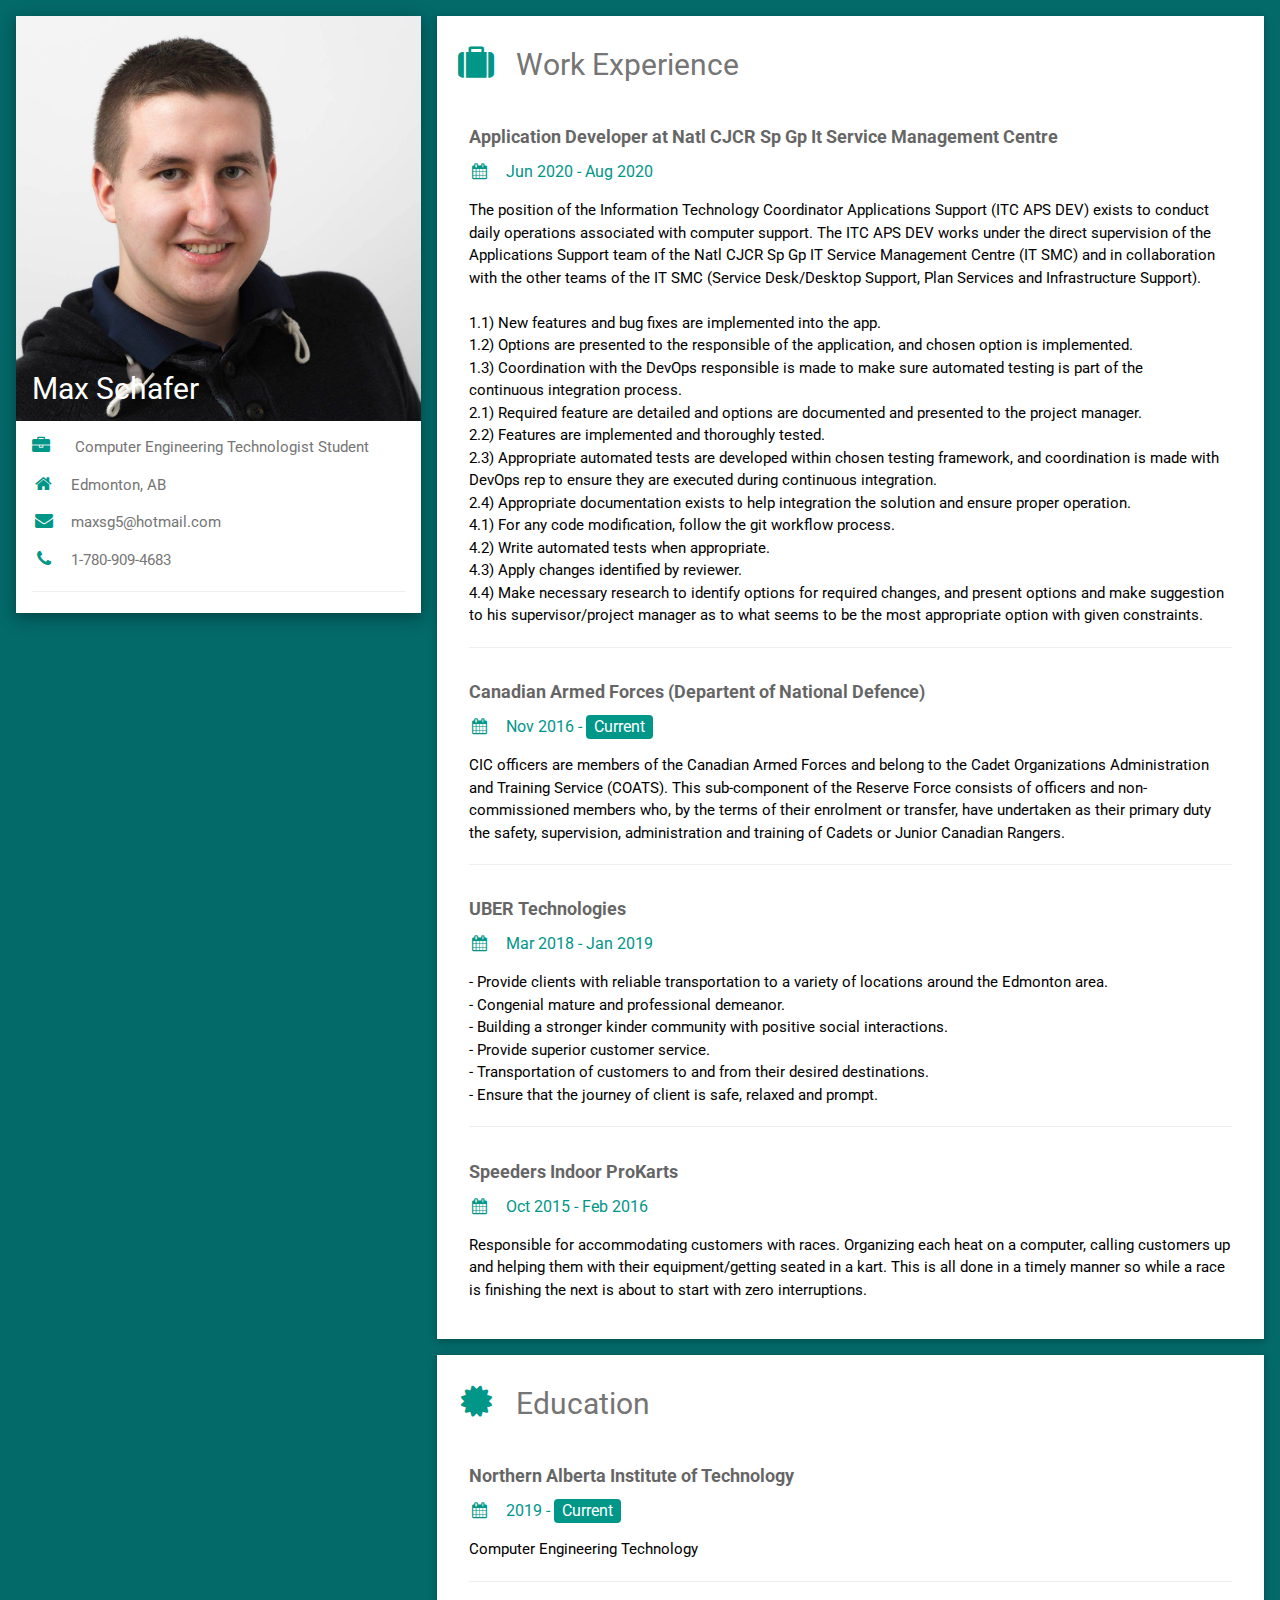
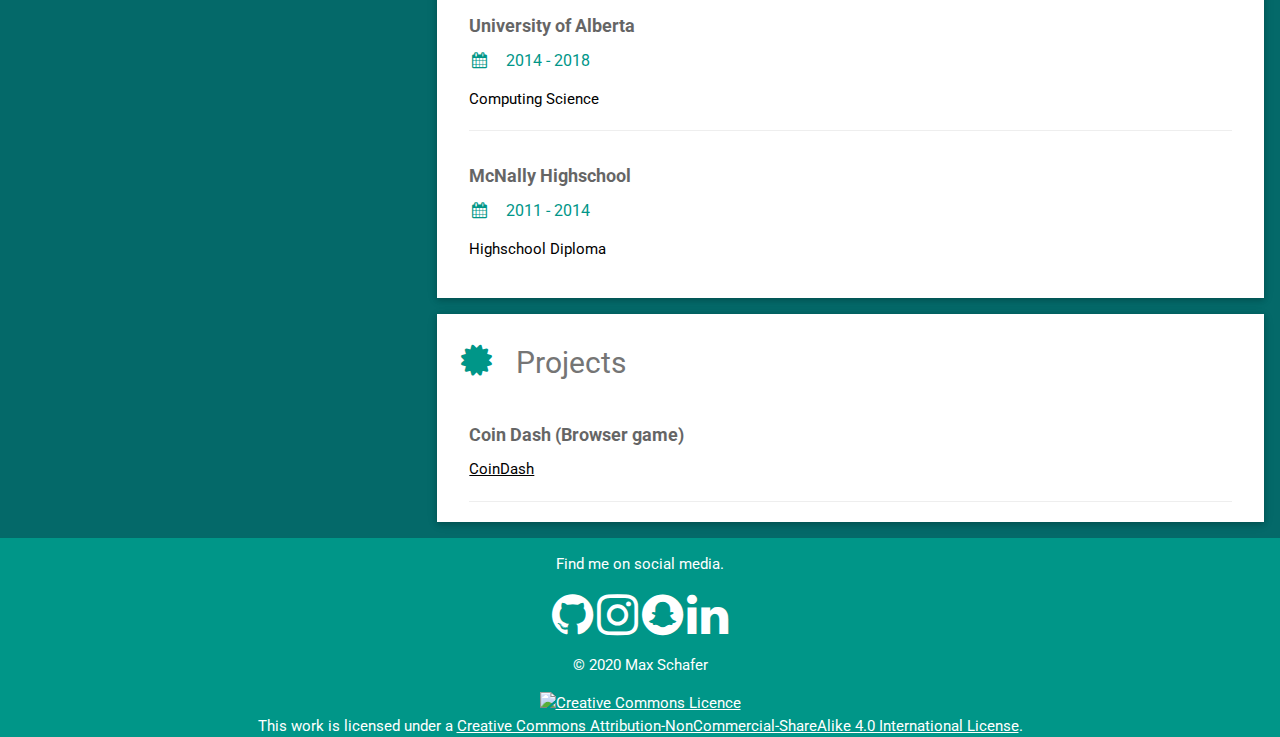
==== public/index.html @ 9aec8036 "Update index.html" ====
<!DOCTYPE html>
<html>
<title>Max Schafer</title>
<meta charset="UTF-8">
<meta name="viewport" content="width=device-width, initial-scale=1">
<link rel="stylesheet" href="https://www.w3schools.com/w3css/4/w3.css">
<link rel='stylesheet' href='https://fonts.googleapis.com/css?family=Roboto'>
<link rel="stylesheet" href="https://cdnjs.cloudflare.com/ajax/libs/font-awesome/4.7.0/css/font-awesome.min.css">
<style>
  html,
  body,
  h1,
  h2,
  h3,
  h4,
  h5,
  h6 {
    font-family: "Roboto", sans-serif
  }
</style>

<body style="background-color: rgb(4, 105, 105);">

  <!-- Page Container -->
  <div class="w3-content w3-margin-top" style="max-width:1400px;">

    <!-- The Grid -->
    <div class="w3-row-padding">

      <!-- Left Column -->
      <div class="w3-third">

        <div class="w3-white w3-text-grey w3-card-4">
          <div class="w3-display-container">
            <img src="./images/MaxPortrate.jpg" style="width:100%" alt="Avatar">
            <div class="w3-display-bottomleft w3-container w3-text-white">
              <h2>Max Schafer</h2>
            </div>
          </div>
          <div class="w3-container">
            <p><i class="fa fa-briefcase fa-fw w3-margin-right w3-large w3-text-teal"
                style="text-align: left;"></i><span> Computer Engineering Technologist Student</span></p>
            <p><i class="fa fa-home fa-fw w3-margin-right w3-large w3-text-teal"></i>Edmonton, AB</p>
            <p><i class="fa fa-envelope fa-fw w3-margin-right w3-large w3-text-teal"></i>maxsg5@hotmail.com</p>
            <p><i class="fa fa-phone fa-fw w3-margin-right w3-large w3-text-teal"></i>1-780-909-4683</p>
            <hr>

            <!-- <p class="w3-large"><b><i class="fa fa-asterisk fa-fw w3-margin-right w3-text-teal"></i>Skills</b></p>
          <p>Adobe Photoshop</p>
          <div class="w3-light-grey w3-round-xlarge w3-small">
            <div class="w3-container w3-center w3-round-xlarge w3-teal" style="width:90%">90%</div>
          </div>
          <p>Photography</p>
          <div class="w3-light-grey w3-round-xlarge w3-small">
            <div class="w3-container w3-center w3-round-xlarge w3-teal" style="width:80%">
              <div class="w3-center w3-text-white">80%</div>
            </div>
          </div>
          <p>Illustrator</p>
          <div class="w3-light-grey w3-round-xlarge w3-small">
            <div class="w3-container w3-center w3-round-xlarge w3-teal" style="width:75%">75%</div>
          </div>
          <p>Media</p>
          <div class="w3-light-grey w3-round-xlarge w3-small">
            <div class="w3-container w3-center w3-round-xlarge w3-teal" style="width:50%">50%</div>
          </div>
          <br> -->

            <!-- <p class="w3-large w3-text-theme"><b><i class="fa fa-globe fa-fw w3-margin-right w3-text-teal"></i>Languages</b></p>
          <p>English</p>
          <div class="w3-light-grey w3-round-xlarge">
            <div class="w3-round-xlarge w3-teal" style="height:24px;width:100%"></div>
          </div>
          <p>Spanish</p>
          <div class="w3-light-grey w3-round-xlarge">
            <div class="w3-round-xlarge w3-teal" style="height:24px;width:55%"></div>
          </div>
          <p>German</p>
          <div class="w3-light-grey w3-round-xlarge">
            <div class="w3-round-xlarge w3-teal" style="height:24px;width:25%"></div>
          </div>
          <br> -->
          </div>
        </div><br>

        <!-- End Left Column -->
      </div>

      <!-- Right Column -->
      <div class="w3-twothird">

        <div class="w3-container w3-card w3-white w3-margin-bottom">
          <h2 class="w3-text-grey w3-padding-16"><i
              class="fa fa-suitcase fa-fw w3-margin-right w3-xxlarge w3-text-teal"></i>Work Experience</h2>

          <div class="w3-container">
            <h5 class="w3-opacity"><b>Application Developer at Natl CJCR Sp Gp It Service Management Centre</b></h5>
            <h6 class="w3-text-teal"><i class="fa fa-calendar fa-fw w3-margin-right"></i>Jun 2020 - Aug 2020</h6>
            <p>The position of the Information Technology Coordinator Applications Support (ITC APS DEV) exists to
              conduct daily operations associated with computer support. The ITC APS DEV works under the direct
              supervision of the Applications Support team of the Natl CJCR Sp Gp IT Service Management Centre (IT SMC)
              and in collaboration with the other teams of the IT SMC (Service Desk/Desktop Support, Plan Services and
              Infrastructure Support). <br> <br>

              1.1) New features and bug fixes are implemented into the app. <br>
              1.2) Options are presented to the responsible of the application, and chosen option is implemented.<br>
              1.3) Coordination with the DevOps responsible is made to make sure automated testing is part of the<br>
                  continuous integration process. <br>

              2.1) Required feature are detailed and options are documented and presented to the project manager.<br>
              2.2) Features are implemented and thoroughly tested.<br>
              2.3) Appropriate automated tests are developed within chosen testing framework, and coordination is made
                   with DevOps rep to ensure they are executed during continuous integration.<br>
              2.4) Appropriate documentation exists to help integration the solution and ensure proper operation.<br>

              4.1) For any code modification, follow the git workflow process.<br>
              4.2) Write automated tests when appropriate.<br>
              4.3) Apply changes identified by reviewer.<br>
              4.4) Make necessary research to identify options for required changes, and present options and make
              suggestion to his supervisor/project manager as to what seems to be the most appropriate option with given
              constraints. <br>

            </p>
            <hr>
          </div>


          <div class="w3-container">
            <h5 class="w3-opacity"><b>Canadian Armed Forces (Departent of National Defence)</b></h5>
            <h6 class="w3-text-teal"><i class="fa fa-calendar fa-fw w3-margin-right"></i>Nov 2016 - <span
                class="w3-tag w3-teal w3-round">Current</span></h6>
            <p>CIC officers are members of the Canadian Armed Forces and belong to the Cadet Organizations
              Administration and Training Service (COATS). This sub-component of the Reserve Force consists of officers
              and non-commissioned members who, by the terms of their enrolment or transfer, have undertaken as their
              primary duty the safety, supervision, administration and training of Cadets or Junior Canadian Rangers.
            </p>
            <hr>
          </div>
          <div class="w3-container">
            <h5 class="w3-opacity"><b>UBER Technologies</b></h5>
            <h6 class="w3-text-teal"><i class="fa fa-calendar fa-fw w3-margin-right"></i>Mar 2018 - Jan 2019</h6>
            <p>- Provide clients with reliable transportation to a variety of locations around the Edmonton area. <br>

              - Congenial mature and professional demeanor. <br>

              - Building a stronger kinder community with positive social interactions. <br>

              - Provide superior customer service. <br>

              - Transportation of customers to and from their desired destinations. <br>

              - Ensure that the journey of client is safe, relaxed and prompt.</p>
            <hr>
          </div>
          <div class="w3-container">
            <h5 class="w3-opacity"><b>Speeders Indoor ProKarts</b></h5>
            <h6 class="w3-text-teal"><i class="fa fa-calendar fa-fw w3-margin-right"></i>Oct 2015 - Feb 2016</h6>
            <p>Responsible for accommodating customers with races. Organizing each heat on a computer, calling customers
              up and helping them with their equipment/getting seated in a kart. This is all done in a timely manner so
              while a race is finishing the next is about to start with zero interruptions. </p><br>
          </div>
        </div>

        <div class="w3-container w3-card w3-white w3-margin-bottom">
          <h2 class="w3-text-grey w3-padding-16"><i
              class="fa fa-certificate fa-fw w3-margin-right w3-xxlarge w3-text-teal"></i>Education</h2>
          <div class="w3-container">
            <h5 class="w3-opacity"><b>Northern Alberta Institute of Technology</b></h5>
            <h6 class="w3-text-teal"><i class="fa fa-calendar fa-fw w3-margin-right"></i>2019 - <span
                class="w3-tag w3-teal w3-round">Current</span> </h6>
            <p>Computer Engineering Technology</p>
            <hr>
          </div>
          <div class="w3-container">
            <h5 class="w3-opacity"><b>University of Alberta</b></h5>
            <h6 class="w3-text-teal"><i class="fa fa-calendar fa-fw w3-margin-right"></i>2014 - 2018</h6>
            <p>Computing Science</p>
            <hr>
          </div>
          <div class="w3-container">
            <h5 class="w3-opacity"><b>McNally Highschool</b></h5>
            <h6 class="w3-text-teal"><i class="fa fa-calendar fa-fw w3-margin-right"></i>2011 - 2014</h6>
            <p>Highschool Diploma</p><br>
          </div>
        </div>

        <div class="w3-container w3-card w3-white">
          <h2 class="w3-text-grey w3-padding-16"><i
              class="fa fa-certificate fa-fw w3-margin-right w3-xxlarge w3-text-teal"></i>Projects</h2>
              <div class="w3-container">
                <h5 class="w3-opacity"><b>Coin Dash (Browser game)</b></h5>
                <a href="https://maxsg5.github.io/CoinDash/">CoinDash</a>
                <hr>
              </div>

        <!-- End Right Column -->
      </div>

      <!-- End Grid -->
    </div>

    <!-- End Page Container -->
  </div>
  <div>
    <!-- <script type="text/javascript" src="https://form.jotform.com/jsform/200468021075244"></script> -->

    <script src="https://form.jotform.com/cardforms/feedbackEmbedButton.min.js"></script>
    <script>
      new JF_FeedbackEmbedButton({

        buttonText: "Get Feedback",
        buttonFontColor: "#FFFFFF",
        buttonBackgroundColor: "#007FEF",
        buttonSide: "Bottom",
        buttonAlign: "Right",
        buttonIcon: "questionMark",
        formId: 200468021075244
      });
    </script>

  </div>

  <footer class="w3-container w3-teal w3-center w3-margin-top">
    <p>Find me on social media.</p>

    <a href="https://github.com/maxsg5"><i class="fa fa-github w3-hover-opacity" style="font-size: 48px;"> </i></a>
    <a href="https://www.instagram.com/maxsg5/"><i class="fa fa-instagram w3-hover-opacity" style="font-size: 48px;">
      </i></a>
    <a href="./snapcode.html"><i class="fa fa-snapchat w3-hover-opacity" style="font-size: 48px;"></i></a>


    <a href="https://www.linkedin.com/in/max-schafer-111237116/"> <i class="fa fa-linkedin w3-hover-opacity"
        style="font-size: 48px;"> </i></a>
    <p>&copy; 2020 Max Schafer</p>
    <a rel="license" href="http://creativecommons.org/licenses/by-nc-sa/4.0/"><img alt="Creative Commons Licence"
        style="border-width:0" src="https://i.creativecommons.org/l/by-nc-sa/4.0/80x15.png" /></a><br />This work is
    licensed under a <a rel="license" href="http://creativecommons.org/licenses/by-nc-sa/4.0/">Creative Commons
      Attribution-NonCommercial-ShareAlike 4.0 International License</a>.
  </footer>


  <!-- The core Firebase JS SDK is always required and must be listed first -->
  <script src="https://www.gstatic.com/firebasejs/7.8.2/firebase-app.js"></script>

  <!-- TODO: Add SDKs for Firebase products that you want to use
     https://firebase.google.com/docs/web/setup#available-libraries -->
  <script src="https://www.gstatic.com/firebasejs/7.8.2/firebase-analytics.js"></script>

  <script>
    // Your web app's Firebase configuration
    var firebaseConfig = {
      apiKey: "AIzaSyDOmaVkxDF9QyHuvHwmJNQAxhRrJM0DXfo",
      authDomain: "test-768f8.firebaseapp.com",
      databaseURL: "https://test-768f8.firebaseio.com",
      projectId: "test-768f8",
      storageBucket: "test-768f8.appspot.com",
      messagingSenderId: "514478300802",
      appId: "1:514478300802:web:edddce5c57ecd066829e9b",
      measurementId: "G-LWN99QK618"
    };
    // Initialize Firebase
    firebase.initializeApp(firebaseConfig);
    firebase.analytics();
  </script>


</body>

</html>
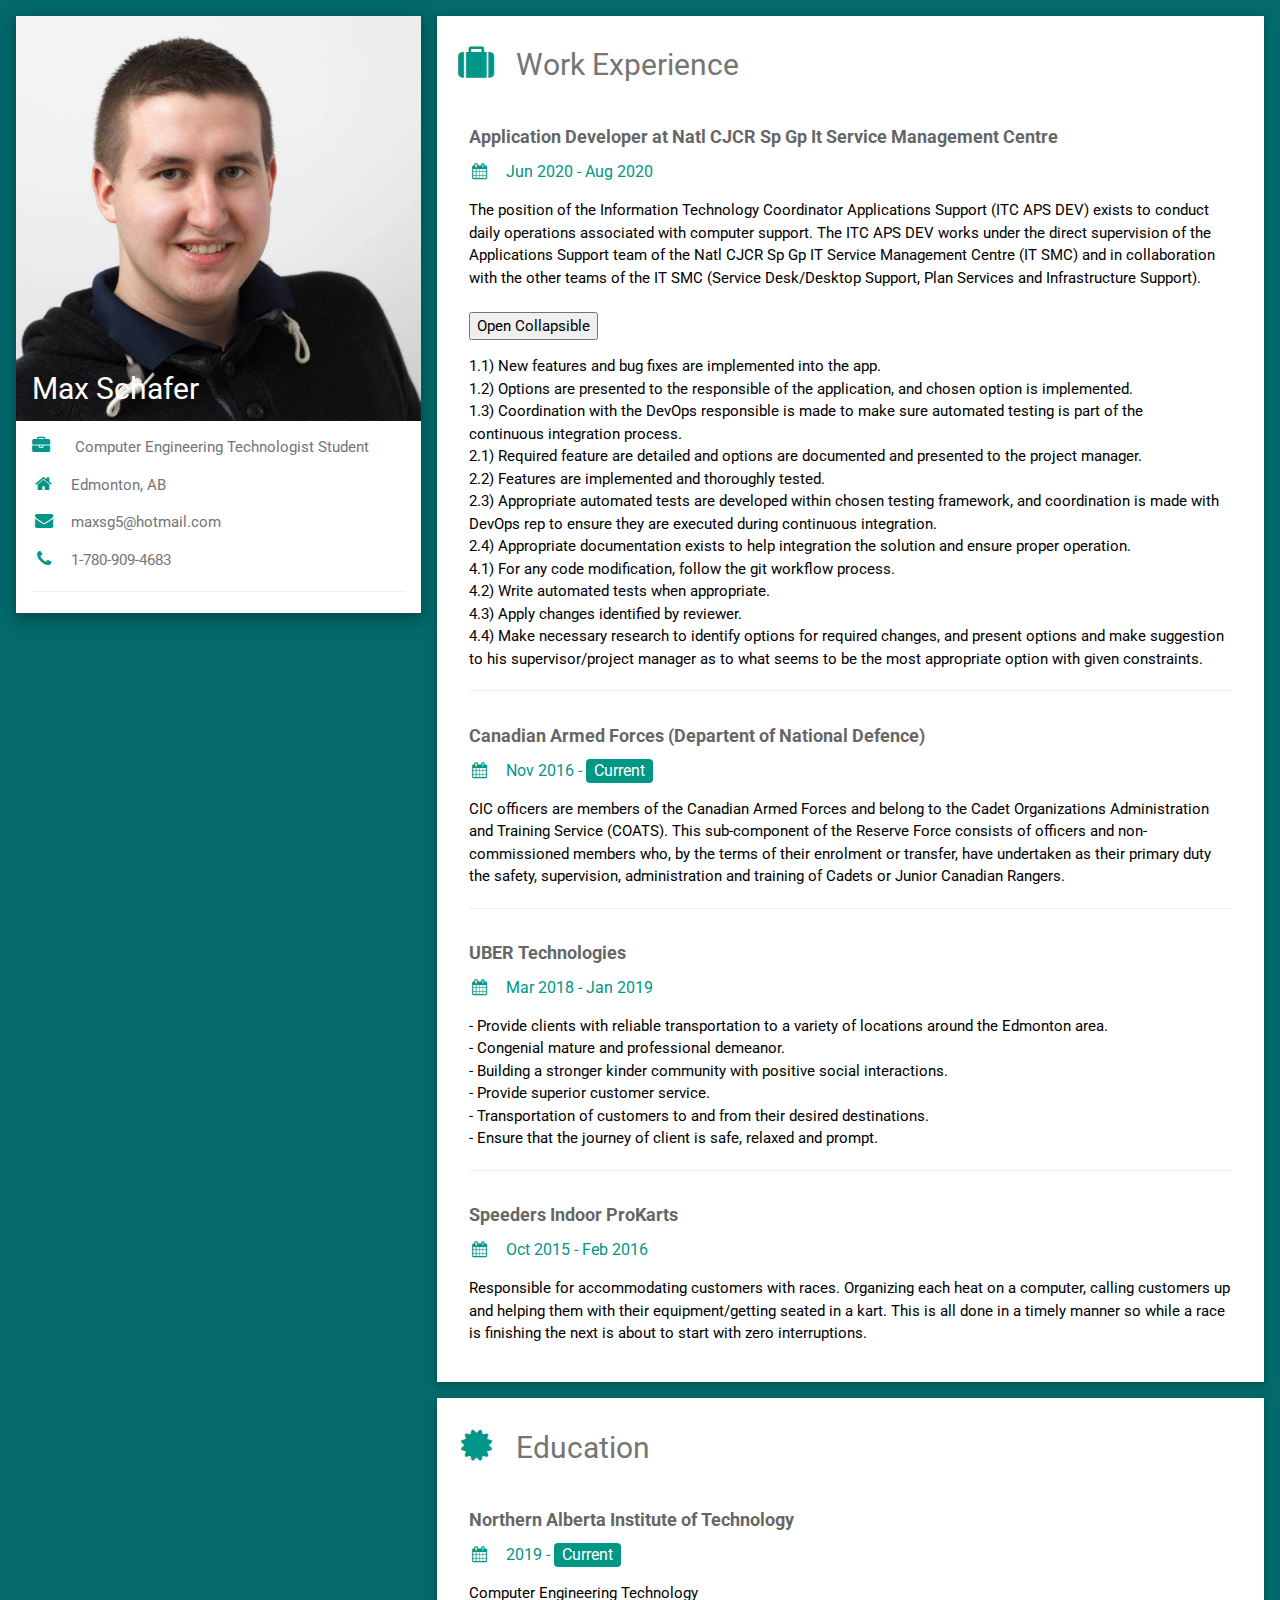
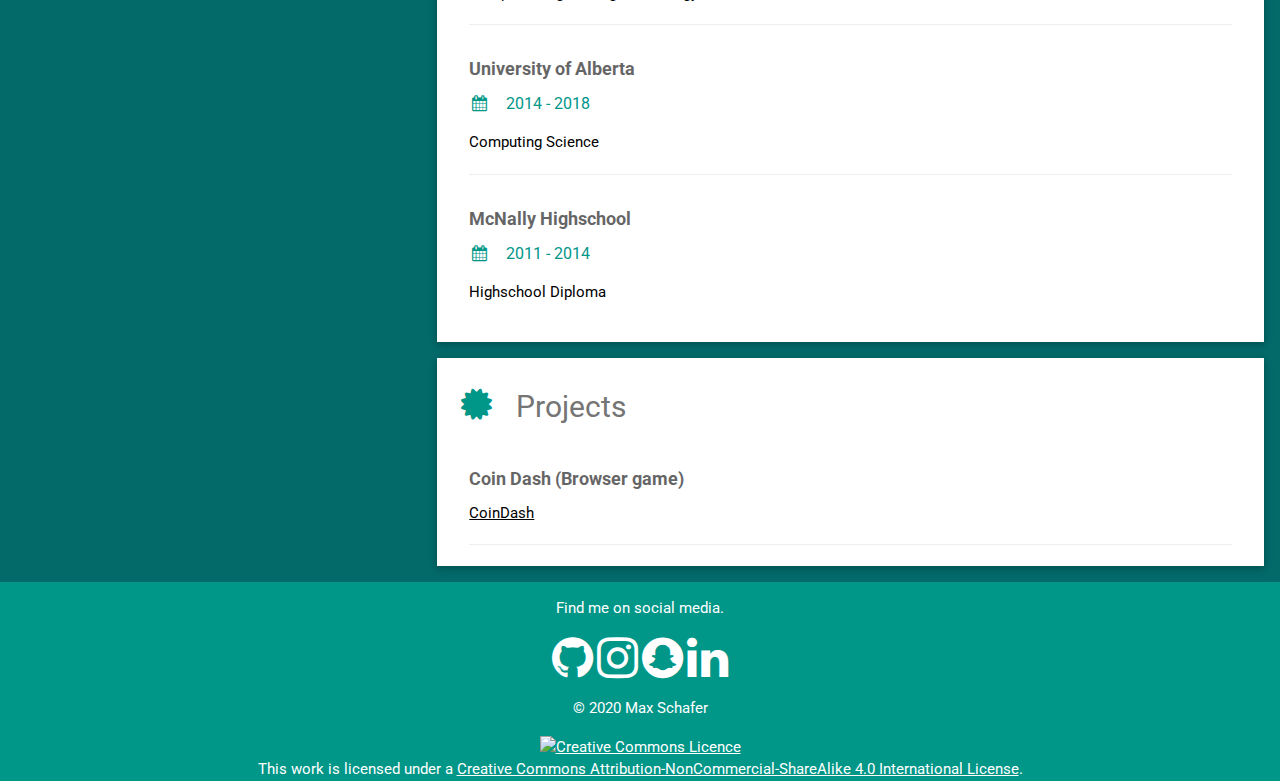
==== commit 332292d9: "s" ====
--- a/public/index.html
+++ b/public/index.html
@@ -101,16 +101,17 @@
               supervision of the Applications Support team of the Natl CJCR Sp Gp IT Service Management Centre (IT SMC)
               and in collaboration with the other teams of the IT SMC (Service Desk/Desktop Support, Plan Services and
               Infrastructure Support). <br> <br>
-
+              <button type="button" class="collapsible">Open Collapsible</button>
+            <div class="content">
               1.1) New features and bug fixes are implemented into the app. <br>
               1.2) Options are presented to the responsible of the application, and chosen option is implemented.<br>
               1.3) Coordination with the DevOps responsible is made to make sure automated testing is part of the<br>
-                  continuous integration process. <br>
+              continuous integration process. <br>
 
               2.1) Required feature are detailed and options are documented and presented to the project manager.<br>
               2.2) Features are implemented and thoroughly tested.<br>
               2.3) Appropriate automated tests are developed within chosen testing framework, and coordination is made
-                   with DevOps rep to ensure they are executed during continuous integration.<br>
+              with DevOps rep to ensure they are executed during continuous integration.<br>
               2.4) Appropriate documentation exists to help integration the solution and ensure proper operation.<br>
 
               4.1) For any code modification, follow the git workflow process.<br>
@@ -119,6 +120,8 @@
               4.4) Make necessary research to identify options for required changes, and present options and make
               suggestion to his supervisor/project manager as to what seems to be the most appropriate option with given
               constraints. <br>
+            </div>
+
 
             </p>
             <hr>
@@ -187,82 +190,82 @@
         <div class="w3-container w3-card w3-white">
           <h2 class="w3-text-grey w3-padding-16"><i
               class="fa fa-certificate fa-fw w3-margin-right w3-xxlarge w3-text-teal"></i>Projects</h2>
-              <div class="w3-container">
-                <h5 class="w3-opacity"><b>Coin Dash (Browser game)</b></h5>
-                <a href="https://maxsg5.github.io/CoinDash/">CoinDash</a>
-                <hr>
-              </div>
-
-        <!-- End Right Column -->
+          <div class="w3-container">
+            <h5 class="w3-opacity"><b>Coin Dash (Browser game)</b></h5>
+            <a href="https://maxsg5.github.io/CoinDash/">CoinDash</a>
+            <hr>
+          </div>
+
+          <!-- End Right Column -->
+        </div>
+
+        <!-- End Grid -->
       </div>
 
-      <!-- End Grid -->
+      <!-- End Page Container -->
     </div>
-
-    <!-- End Page Container -->
-  </div>
-  <div>
-    <!-- <script type="text/javascript" src="https://form.jotform.com/jsform/200468021075244"></script> -->
-
-    <script src="https://form.jotform.com/cardforms/feedbackEmbedButton.min.js"></script>
+    <div>
+      <!-- <script type="text/javascript" src="https://form.jotform.com/jsform/200468021075244"></script> -->
+
+      <script src="https://form.jotform.com/cardforms/feedbackEmbedButton.min.js"></script>
+      <script>
+        new JF_FeedbackEmbedButton({
+
+          buttonText: "Get Feedback",
+          buttonFontColor: "#FFFFFF",
+          buttonBackgroundColor: "#007FEF",
+          buttonSide: "Bottom",
+          buttonAlign: "Right",
+          buttonIcon: "questionMark",
+          formId: 200468021075244
+        });
+      </script>
+
+    </div>
+
+    <footer class="w3-container w3-teal w3-center w3-margin-top">
+      <p>Find me on social media.</p>
+
+      <a href="https://github.com/maxsg5"><i class="fa fa-github w3-hover-opacity" style="font-size: 48px;"> </i></a>
+      <a href="https://www.instagram.com/maxsg5/"><i class="fa fa-instagram w3-hover-opacity" style="font-size: 48px;">
+        </i></a>
+      <a href="./snapcode.html"><i class="fa fa-snapchat w3-hover-opacity" style="font-size: 48px;"></i></a>
+
+
+      <a href="https://www.linkedin.com/in/max-schafer-111237116/"> <i class="fa fa-linkedin w3-hover-opacity"
+          style="font-size: 48px;"> </i></a>
+      <p>&copy; 2020 Max Schafer</p>
+      <a rel="license" href="http://creativecommons.org/licenses/by-nc-sa/4.0/"><img alt="Creative Commons Licence"
+          style="border-width:0" src="https://i.creativecommons.org/l/by-nc-sa/4.0/80x15.png" /></a><br />This work is
+      licensed under a <a rel="license" href="http://creativecommons.org/licenses/by-nc-sa/4.0/">Creative Commons
+        Attribution-NonCommercial-ShareAlike 4.0 International License</a>.
+    </footer>
+
+
+    <!-- The core Firebase JS SDK is always required and must be listed first -->
+    <script src="https://www.gstatic.com/firebasejs/7.8.2/firebase-app.js"></script>
+
+    <!-- TODO: Add SDKs for Firebase products that you want to use
+     https://firebase.google.com/docs/web/setup#available-libraries -->
+    <script src="https://www.gstatic.com/firebasejs/7.8.2/firebase-analytics.js"></script>
+
     <script>
-      new JF_FeedbackEmbedButton({
-
-        buttonText: "Get Feedback",
-        buttonFontColor: "#FFFFFF",
-        buttonBackgroundColor: "#007FEF",
-        buttonSide: "Bottom",
-        buttonAlign: "Right",
-        buttonIcon: "questionMark",
-        formId: 200468021075244
-      });
+      // Your web app's Firebase configuration
+      var firebaseConfig = {
+        apiKey: "AIzaSyDOmaVkxDF9QyHuvHwmJNQAxhRrJM0DXfo",
+        authDomain: "test-768f8.firebaseapp.com",
+        databaseURL: "https://test-768f8.firebaseio.com",
+        projectId: "test-768f8",
+        storageBucket: "test-768f8.appspot.com",
+        messagingSenderId: "514478300802",
+        appId: "1:514478300802:web:edddce5c57ecd066829e9b",
+        measurementId: "G-LWN99QK618"
+      };
+      // Initialize Firebase
+      firebase.initializeApp(firebaseConfig);
+      firebase.analytics();
     </script>
 
-  </div>
-
-  <footer class="w3-container w3-teal w3-center w3-margin-top">
-    <p>Find me on social media.</p>
-
-    <a href="https://github.com/maxsg5"><i class="fa fa-github w3-hover-opacity" style="font-size: 48px;"> </i></a>
-    <a href="https://www.instagram.com/maxsg5/"><i class="fa fa-instagram w3-hover-opacity" style="font-size: 48px;">
-      </i></a>
-    <a href="./snapcode.html"><i class="fa fa-snapchat w3-hover-opacity" style="font-size: 48px;"></i></a>
-
-
-    <a href="https://www.linkedin.com/in/max-schafer-111237116/"> <i class="fa fa-linkedin w3-hover-opacity"
-        style="font-size: 48px;"> </i></a>
-    <p>&copy; 2020 Max Schafer</p>
-    <a rel="license" href="http://creativecommons.org/licenses/by-nc-sa/4.0/"><img alt="Creative Commons Licence"
-        style="border-width:0" src="https://i.creativecommons.org/l/by-nc-sa/4.0/80x15.png" /></a><br />This work is
-    licensed under a <a rel="license" href="http://creativecommons.org/licenses/by-nc-sa/4.0/">Creative Commons
-      Attribution-NonCommercial-ShareAlike 4.0 International License</a>.
-  </footer>
-
-
-  <!-- The core Firebase JS SDK is always required and must be listed first -->
-  <script src="https://www.gstatic.com/firebasejs/7.8.2/firebase-app.js"></script>
-
-  <!-- TODO: Add SDKs for Firebase products that you want to use
-     https://firebase.google.com/docs/web/setup#available-libraries -->
-  <script src="https://www.gstatic.com/firebasejs/7.8.2/firebase-analytics.js"></script>
-
-  <script>
-    // Your web app's Firebase configuration
-    var firebaseConfig = {
-      apiKey: "AIzaSyDOmaVkxDF9QyHuvHwmJNQAxhRrJM0DXfo",
-      authDomain: "test-768f8.firebaseapp.com",
-      databaseURL: "https://test-768f8.firebaseio.com",
-      projectId: "test-768f8",
-      storageBucket: "test-768f8.appspot.com",
-      messagingSenderId: "514478300802",
-      appId: "1:514478300802:web:edddce5c57ecd066829e9b",
-      measurementId: "G-LWN99QK618"
-    };
-    // Initialize Firebase
-    firebase.initializeApp(firebaseConfig);
-    firebase.analytics();
-  </script>
-
 
 </body>
 
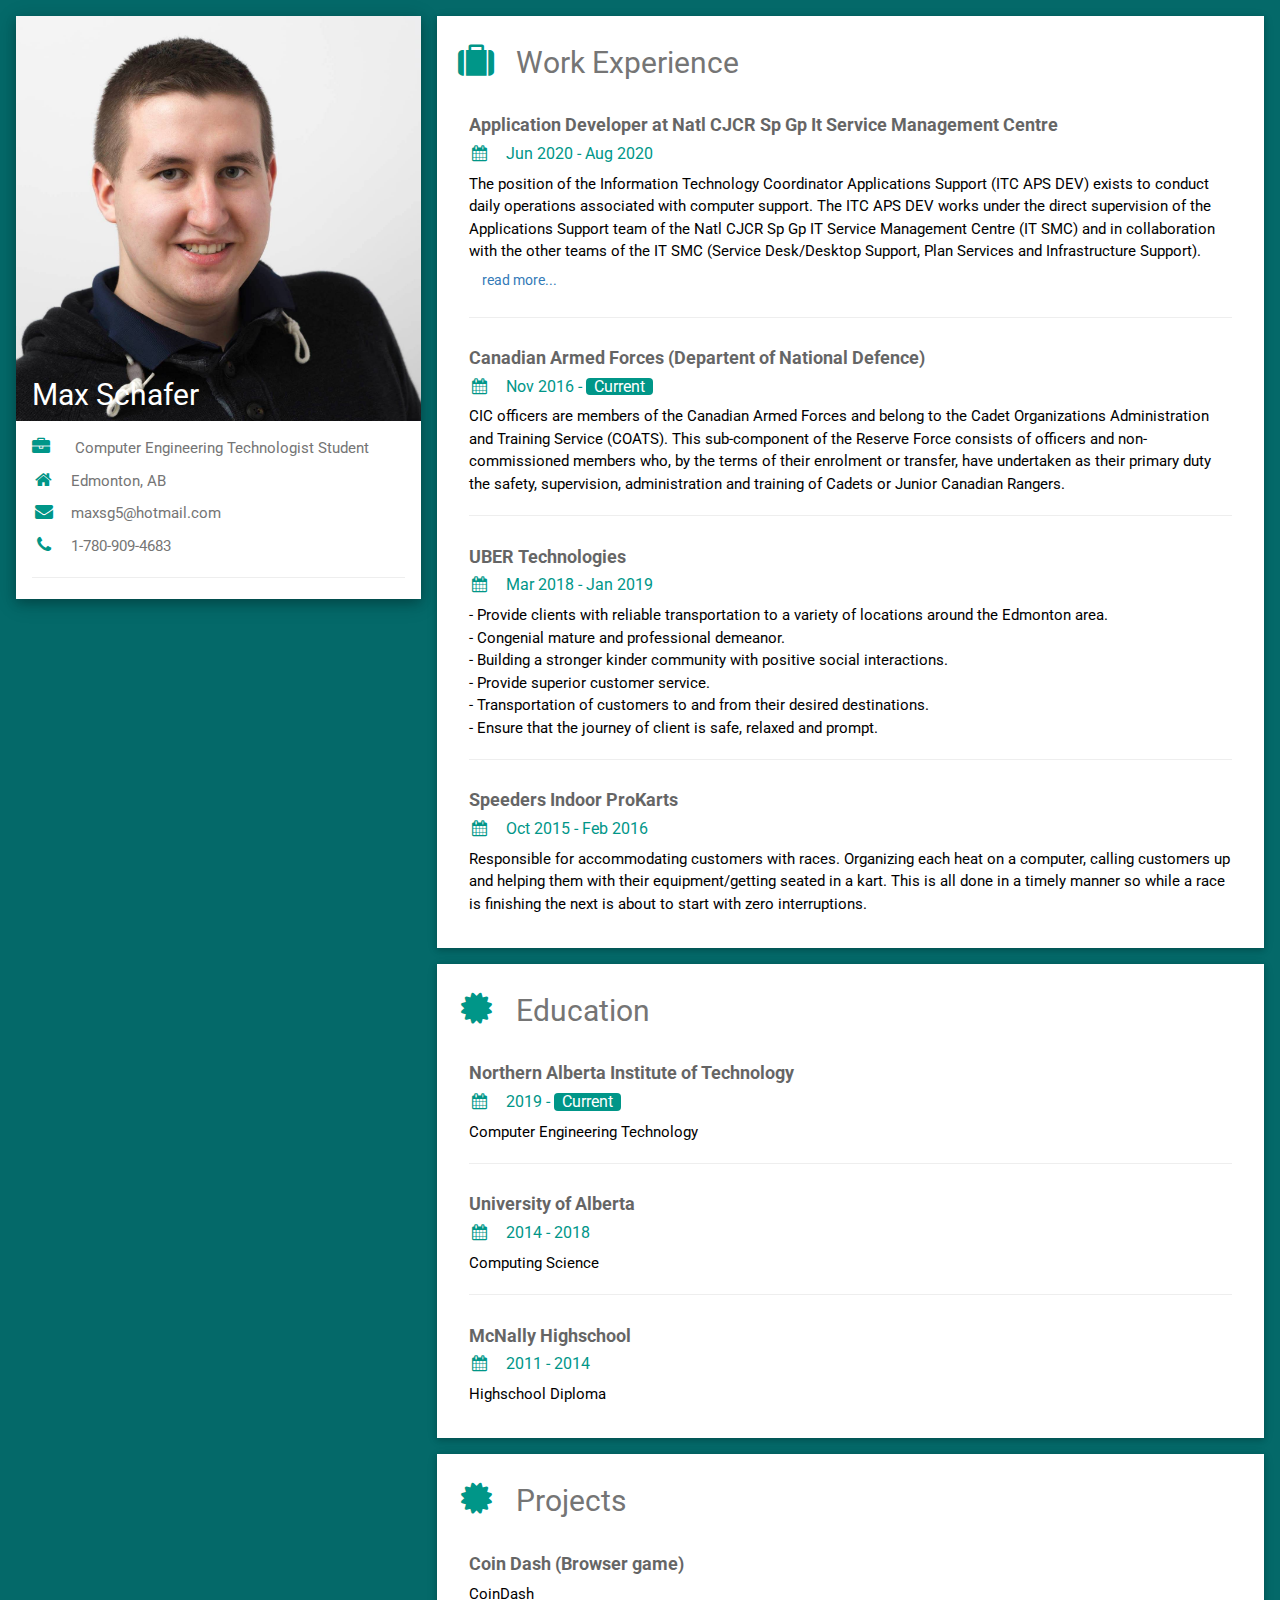
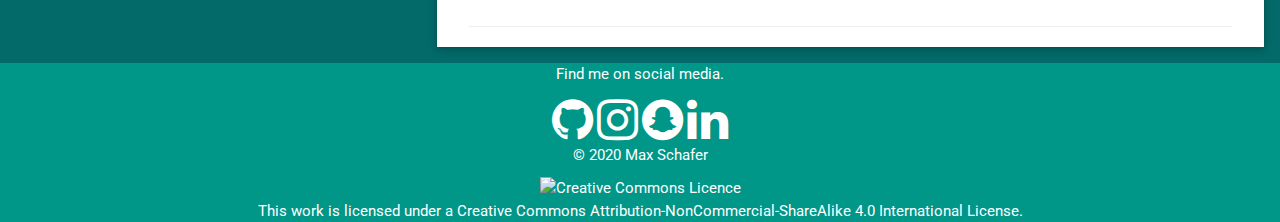
==== commit 4f436f29: "Update index.html" ====
--- a/public/index.html
+++ b/public/index.html
@@ -3,6 +3,14 @@
 <title>Max Schafer</title>
 <meta charset="UTF-8">
 <meta name="viewport" content="width=device-width, initial-scale=1">
+<!-- Latest compiled and minified CSS -->
+<link rel="stylesheet" href="https://maxcdn.bootstrapcdn.com/bootstrap/3.4.1/css/bootstrap.min.css">
+
+<!-- jQuery library -->
+<script src="https://ajax.googleapis.com/ajax/libs/jquery/3.5.1/jquery.min.js"></script>
+
+<!-- Latest compiled JavaScript -->
+<script src="https://maxcdn.bootstrapcdn.com/bootstrap/3.4.1/js/bootstrap.min.js"></script>
 <link rel="stylesheet" href="https://www.w3schools.com/w3css/4/w3.css">
 <link rel='stylesheet' href='https://fonts.googleapis.com/css?family=Roboto'>
 <link rel="stylesheet" href="https://cdnjs.cloudflare.com/ajax/libs/font-awesome/4.7.0/css/font-awesome.min.css">
@@ -37,7 +45,7 @@
               <h2>Max Schafer</h2>
             </div>
           </div>
-          <div class="w3-container">
+          <div class="w3-container w3-margin-top">
             <p><i class="fa fa-briefcase fa-fw w3-margin-right w3-large w3-text-teal"
                 style="text-align: left;"></i><span> Computer Engineering Technologist Student</span></p>
             <p><i class="fa fa-home fa-fw w3-margin-right w3-large w3-text-teal"></i>Edmonton, AB</p>
@@ -100,9 +108,9 @@
               conduct daily operations associated with computer support. The ITC APS DEV works under the direct
               supervision of the Applications Support team of the Natl CJCR Sp Gp IT Service Management Centre (IT SMC)
               and in collaboration with the other teams of the IT SMC (Service Desk/Desktop Support, Plan Services and
-              Infrastructure Support). <br> <br>
-              <button type="button" class="collapsible">Open Collapsible</button>
-            <div class="content">
+              Infrastructure Support). <br>
+              <button type="button" class="btn btn-link" data-toggle="collapse" data-target="#demo">read more...</button>
+            <div id="demo" class="collapse">
               1.1) New features and bug fixes are implemented into the app. <br>
               1.2) Options are presented to the responsible of the application, and chosen option is implemented.<br>
               1.3) Coordination with the DevOps responsible is made to make sure automated testing is part of the<br>
@@ -119,9 +127,9 @@
               4.3) Apply changes identified by reviewer.<br>
               4.4) Make necessary research to identify options for required changes, and present options and make
               suggestion to his supervisor/project manager as to what seems to be the most appropriate option with given
-              constraints. <br>
+              constraints.
             </div>
-
+            
 
             </p>
             <hr>
@@ -204,24 +212,7 @@
 
       <!-- End Page Container -->
     </div>
-    <div>
-      <!-- <script type="text/javascript" src="https://form.jotform.com/jsform/200468021075244"></script> -->
-
-      <script src="https://form.jotform.com/cardforms/feedbackEmbedButton.min.js"></script>
-      <script>
-        new JF_FeedbackEmbedButton({
-
-          buttonText: "Get Feedback",
-          buttonFontColor: "#FFFFFF",
-          buttonBackgroundColor: "#007FEF",
-          buttonSide: "Bottom",
-          buttonAlign: "Right",
-          buttonIcon: "questionMark",
-          formId: 200468021075244
-        });
-      </script>
-
-    </div>
+    
 
     <footer class="w3-container w3-teal w3-center w3-margin-top">
       <p>Find me on social media.</p>
@@ -242,29 +233,9 @@
     </footer>
 
 
-    <!-- The core Firebase JS SDK is always required and must be listed first -->
-    <script src="https://www.gstatic.com/firebasejs/7.8.2/firebase-app.js"></script>
-
-    <!-- TODO: Add SDKs for Firebase products that you want to use
-     https://firebase.google.com/docs/web/setup#available-libraries -->
-    <script src="https://www.gstatic.com/firebasejs/7.8.2/firebase-analytics.js"></script>
-
-    <script>
-      // Your web app's Firebase configuration
-      var firebaseConfig = {
-        apiKey: "AIzaSyDOmaVkxDF9QyHuvHwmJNQAxhRrJM0DXfo",
-        authDomain: "test-768f8.firebaseapp.com",
-        databaseURL: "https://test-768f8.firebaseio.com",
-        projectId: "test-768f8",
-        storageBucket: "test-768f8.appspot.com",
-        messagingSenderId: "514478300802",
-        appId: "1:514478300802:web:edddce5c57ecd066829e9b",
-        measurementId: "G-LWN99QK618"
-      };
-      // Initialize Firebase
-      firebase.initializeApp(firebaseConfig);
-      firebase.analytics();
-    </script>
+
+
+   
 
 
 </body>
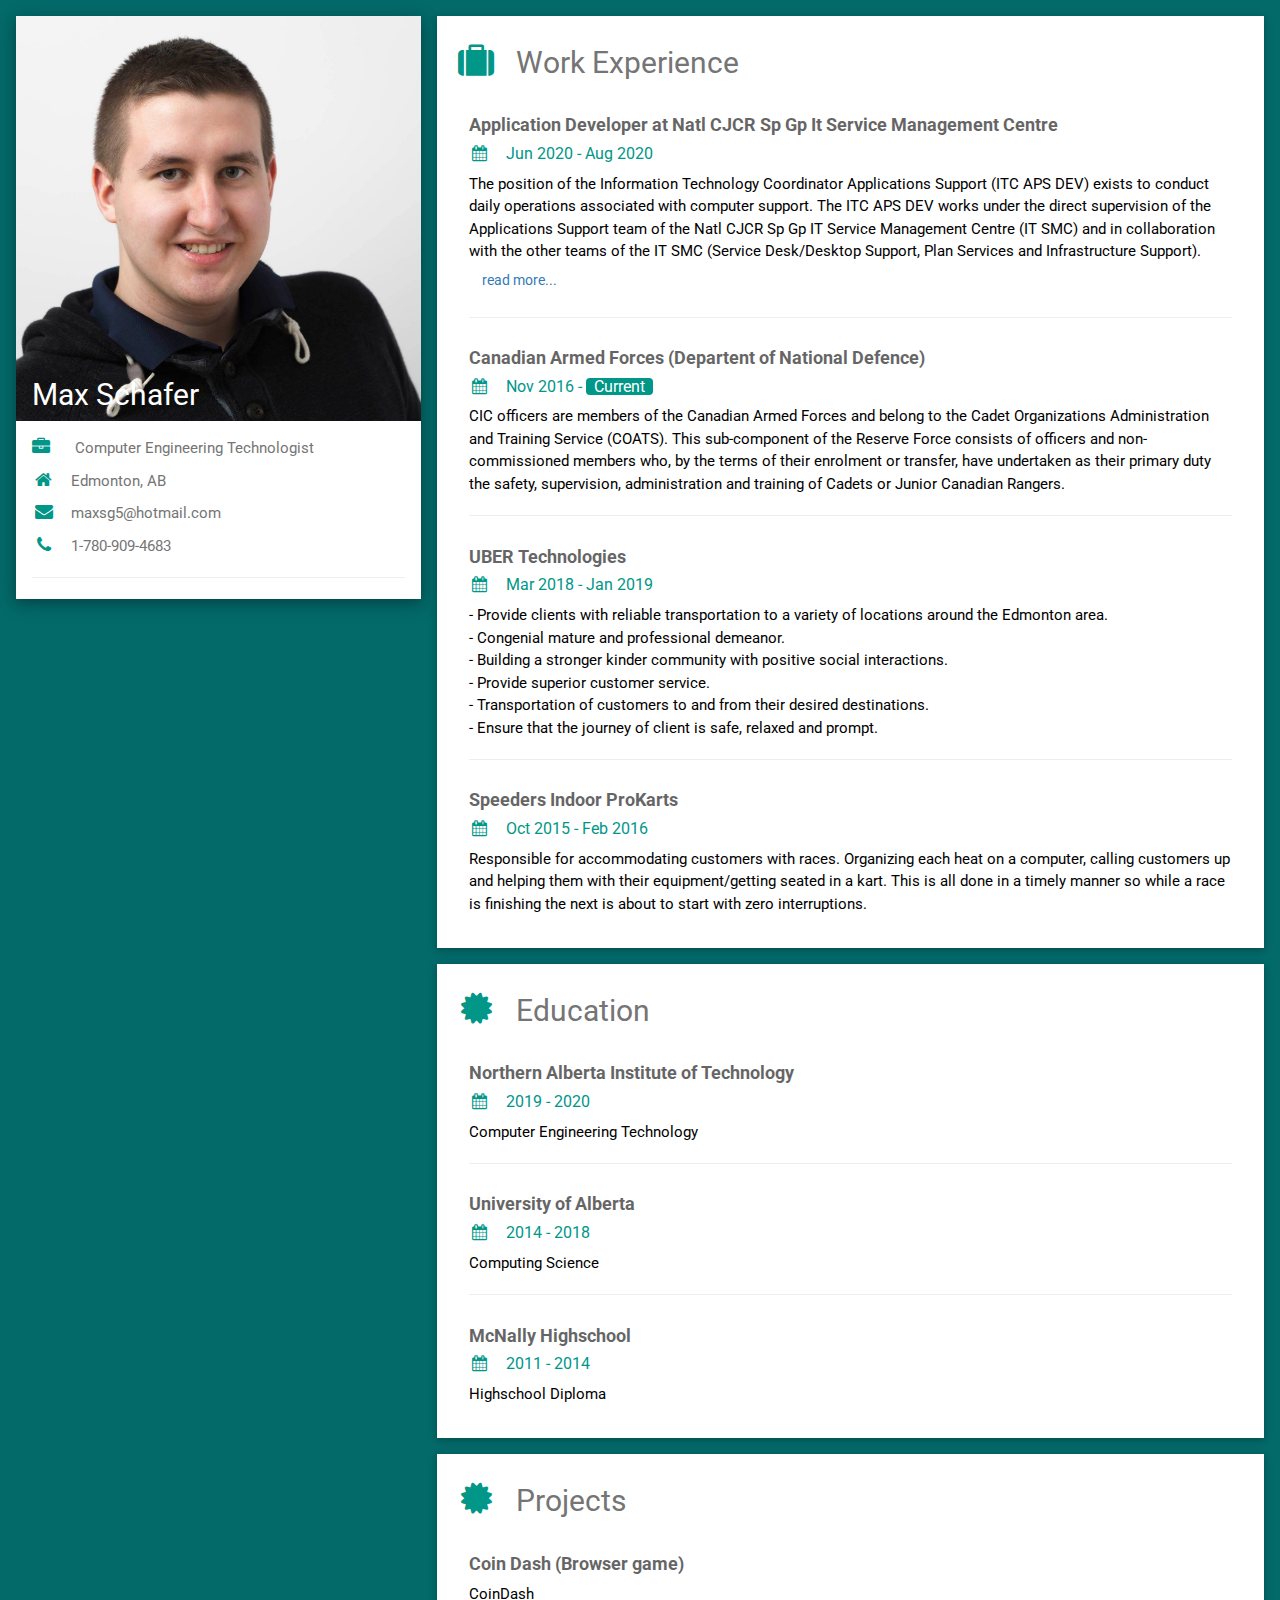
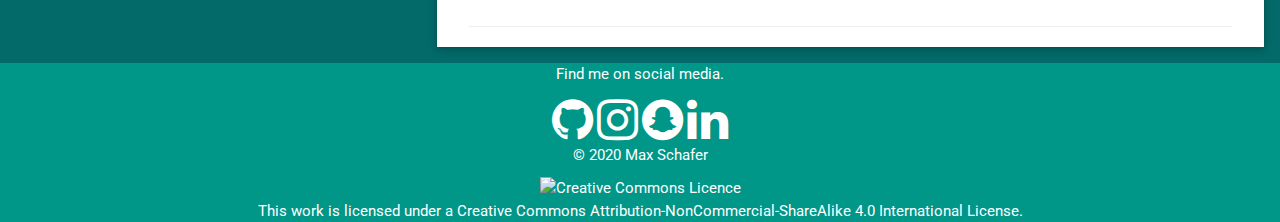
==== commit 9b9ecdc6: "Update index.html" ====
--- a/public/index.html
+++ b/public/index.html
@@ -47,47 +47,13 @@
           </div>
           <div class="w3-container w3-margin-top">
             <p><i class="fa fa-briefcase fa-fw w3-margin-right w3-large w3-text-teal"
-                style="text-align: left;"></i><span> Computer Engineering Technologist Student</span></p>
+                style="text-align: left;"></i><span> Computer Engineering Technologist</span></p>
             <p><i class="fa fa-home fa-fw w3-margin-right w3-large w3-text-teal"></i>Edmonton, AB</p>
             <p><i class="fa fa-envelope fa-fw w3-margin-right w3-large w3-text-teal"></i>maxsg5@hotmail.com</p>
             <p><i class="fa fa-phone fa-fw w3-margin-right w3-large w3-text-teal"></i>1-780-909-4683</p>
             <hr>
 
-            <!-- <p class="w3-large"><b><i class="fa fa-asterisk fa-fw w3-margin-right w3-text-teal"></i>Skills</b></p>
-          <p>Adobe Photoshop</p>
-          <div class="w3-light-grey w3-round-xlarge w3-small">
-            <div class="w3-container w3-center w3-round-xlarge w3-teal" style="width:90%">90%</div>
-          </div>
-          <p>Photography</p>
-          <div class="w3-light-grey w3-round-xlarge w3-small">
-            <div class="w3-container w3-center w3-round-xlarge w3-teal" style="width:80%">
-              <div class="w3-center w3-text-white">80%</div>
-            </div>
-          </div>
-          <p>Illustrator</p>
-          <div class="w3-light-grey w3-round-xlarge w3-small">
-            <div class="w3-container w3-center w3-round-xlarge w3-teal" style="width:75%">75%</div>
-          </div>
-          <p>Media</p>
-          <div class="w3-light-grey w3-round-xlarge w3-small">
-            <div class="w3-container w3-center w3-round-xlarge w3-teal" style="width:50%">50%</div>
-          </div>
-          <br> -->
-
-            <!-- <p class="w3-large w3-text-theme"><b><i class="fa fa-globe fa-fw w3-margin-right w3-text-teal"></i>Languages</b></p>
-          <p>English</p>
-          <div class="w3-light-grey w3-round-xlarge">
-            <div class="w3-round-xlarge w3-teal" style="height:24px;width:100%"></div>
-          </div>
-          <p>Spanish</p>
-          <div class="w3-light-grey w3-round-xlarge">
-            <div class="w3-round-xlarge w3-teal" style="height:24px;width:55%"></div>
-          </div>
-          <p>German</p>
-          <div class="w3-light-grey w3-round-xlarge">
-            <div class="w3-round-xlarge w3-teal" style="height:24px;width:25%"></div>
-          </div>
-          <br> -->
+
           </div>
         </div><br>
 
@@ -109,6 +75,7 @@
               supervision of the Applications Support team of the Natl CJCR Sp Gp IT Service Management Centre (IT SMC)
               and in collaboration with the other teams of the IT SMC (Service Desk/Desktop Support, Plan Services and
               Infrastructure Support). <br>
+
               <button type="button" class="btn btn-link" data-toggle="collapse" data-target="#demo">read more...</button>
             <div id="demo" class="collapse">
               1.1) New features and bug fixes are implemented into the app. <br>
@@ -177,8 +144,7 @@
               class="fa fa-certificate fa-fw w3-margin-right w3-xxlarge w3-text-teal"></i>Education</h2>
           <div class="w3-container">
             <h5 class="w3-opacity"><b>Northern Alberta Institute of Technology</b></h5>
-            <h6 class="w3-text-teal"><i class="fa fa-calendar fa-fw w3-margin-right"></i>2019 - <span
-                class="w3-tag w3-teal w3-round">Current</span> </h6>
+            <h6 class="w3-text-teal"><i class="fa fa-calendar fa-fw w3-margin-right"></i>2019 - 2020 </h6>
             <p>Computer Engineering Technology</p>
             <hr>
           </div>
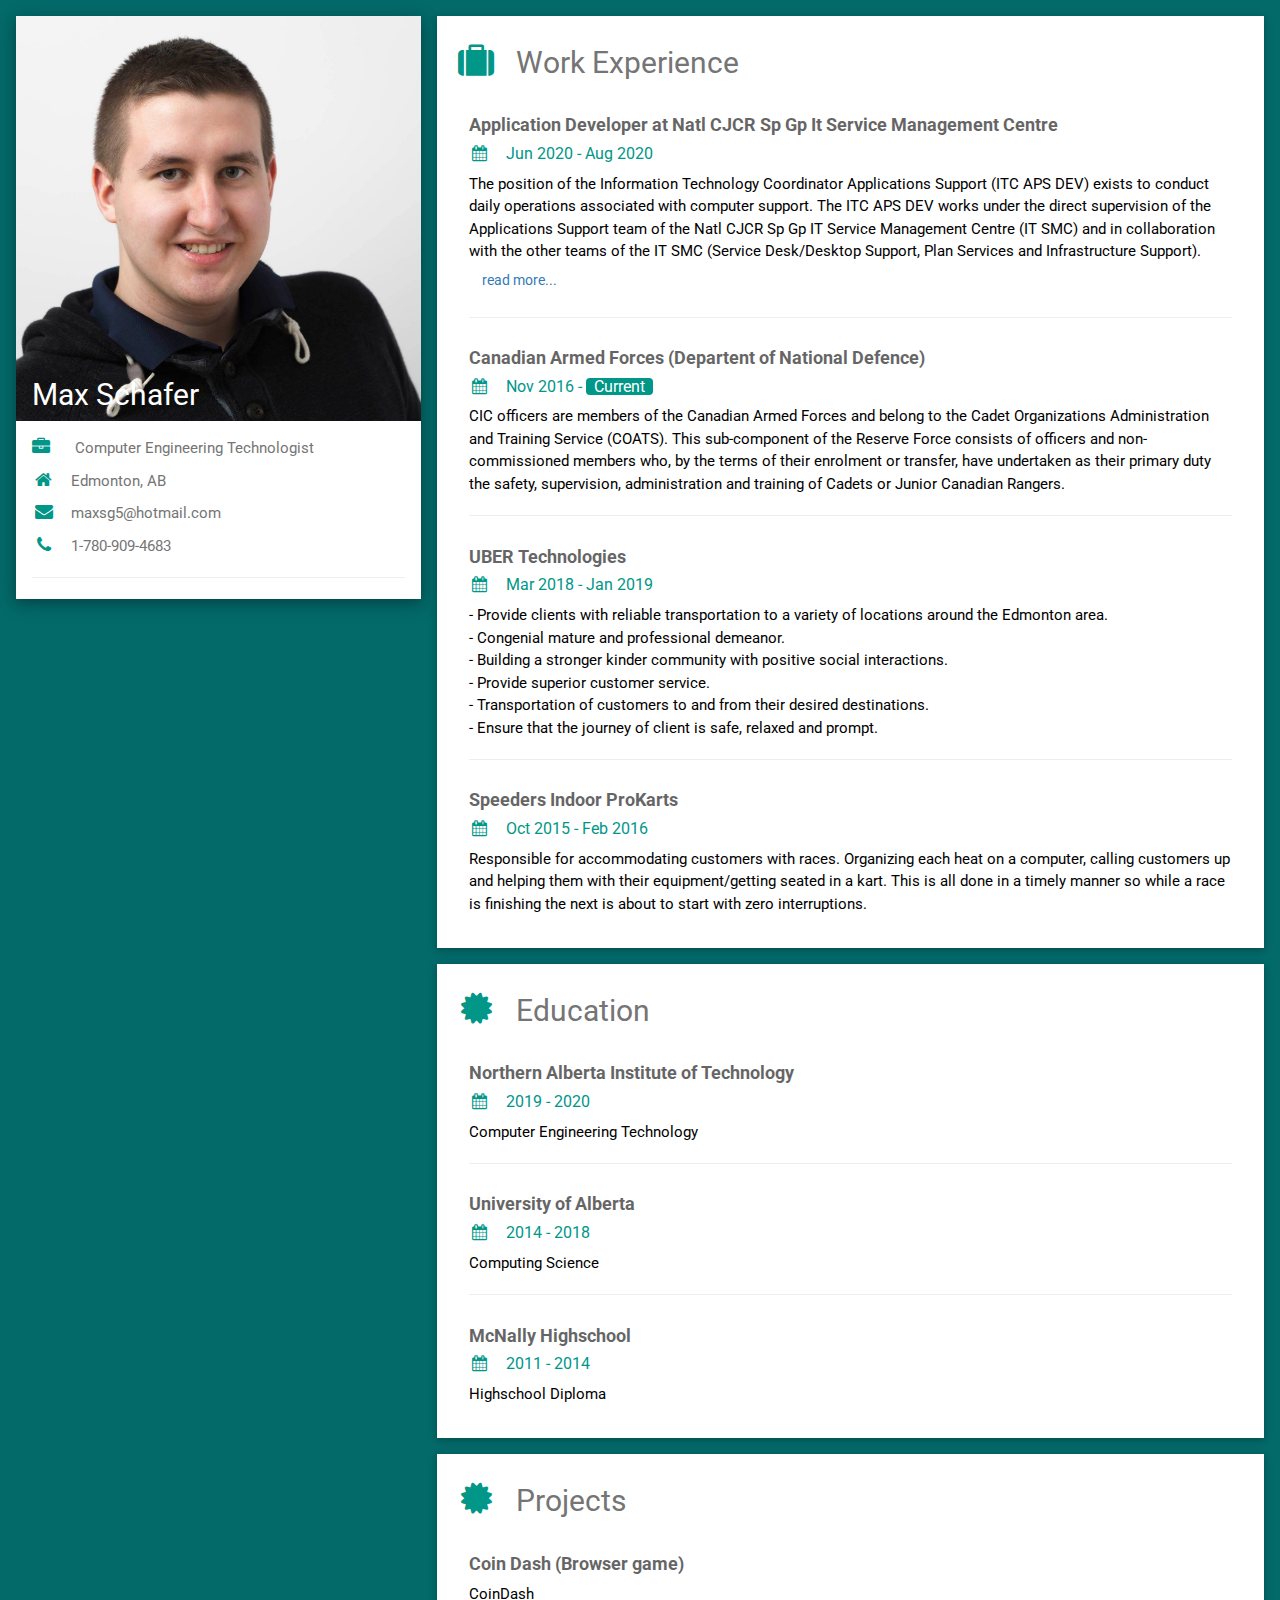
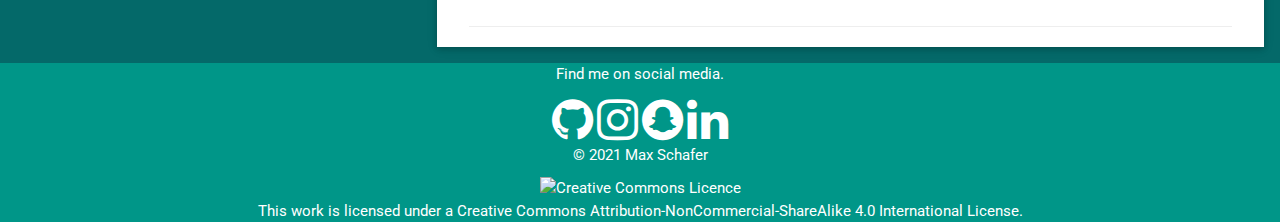
==== commit 3d026b00: "copyright 2021" ====
--- a/public/index.html
+++ b/public/index.html
@@ -191,7 +191,7 @@
 
       <a href="https://www.linkedin.com/in/max-schafer-111237116/"> <i class="fa fa-linkedin w3-hover-opacity"
           style="font-size: 48px;"> </i></a>
-      <p>&copy; 2020 Max Schafer</p>
+      <p>&copy; 2021 Max Schafer</p>
       <a rel="license" href="http://creativecommons.org/licenses/by-nc-sa/4.0/"><img alt="Creative Commons Licence"
           style="border-width:0" src="https://i.creativecommons.org/l/by-nc-sa/4.0/80x15.png" /></a><br />This work is
       licensed under a <a rel="license" href="http://creativecommons.org/licenses/by-nc-sa/4.0/">Creative Commons
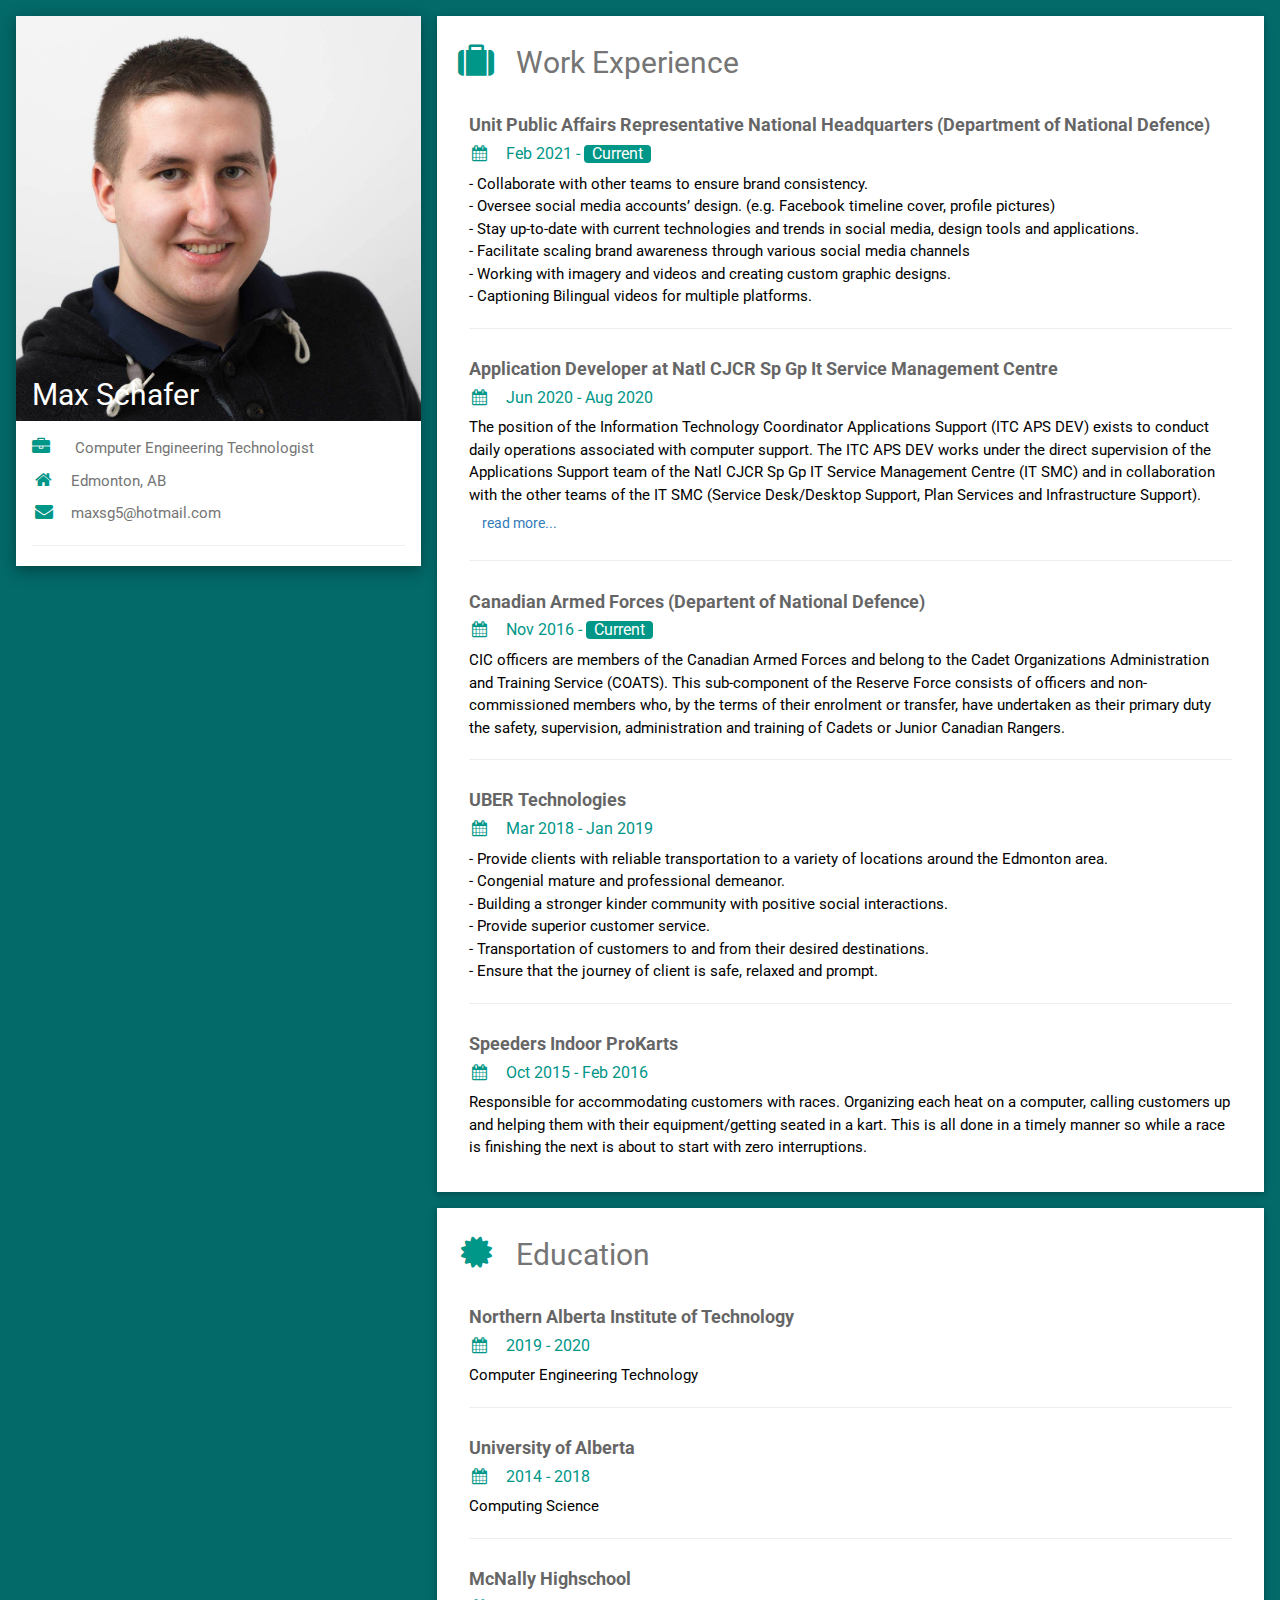
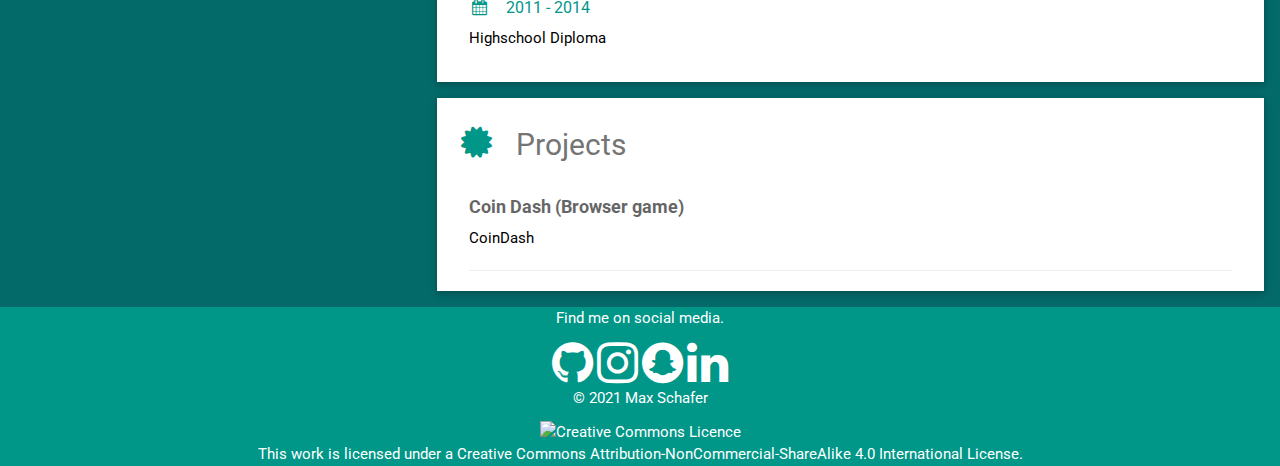
==== commit 268c53d0: "up" ====
--- a/public/index.html
+++ b/public/index.html
@@ -50,7 +50,7 @@
                 style="text-align: left;"></i><span> Computer Engineering Technologist</span></p>
             <p><i class="fa fa-home fa-fw w3-margin-right w3-large w3-text-teal"></i>Edmonton, AB</p>
             <p><i class="fa fa-envelope fa-fw w3-margin-right w3-large w3-text-teal"></i>maxsg5@hotmail.com</p>
-            <p><i class="fa fa-phone fa-fw w3-margin-right w3-large w3-text-teal"></i>1-780-909-4683</p>
+            <!-- <p><i class="fa fa-phone fa-fw w3-margin-right w3-large w3-text-teal"></i>1-780-909-4683</p> -->
             <hr>
 
 
@@ -66,6 +66,20 @@
         <div class="w3-container w3-card w3-white w3-margin-bottom">
           <h2 class="w3-text-grey w3-padding-16"><i
               class="fa fa-suitcase fa-fw w3-margin-right w3-xxlarge w3-text-teal"></i>Work Experience</h2>
+
+              <div class="w3-container">
+                <h5 class="w3-opacity"><b>Unit Public Affairs Representative National Headquarters (Department of National Defence)</b></h5>
+                <h6 class="w3-text-teal"><i class="fa fa-calendar fa-fw w3-margin-right"></i>Feb 2021 - <span
+                  class="w3-tag w3-teal w3-round">Current</span></h6>
+                <p>- Collaborate with other teams to ensure brand consistency. <br>
+                  - Oversee social media accounts’ design. (e.g. Facebook timeline cover, profile pictures) <br>
+                  - Stay up-to-date with current technologies and trends in social media, design tools and applications. <br>
+                  - Facilitate scaling brand awareness through various social media channels <br>
+                  - Working with imagery and videos and creating custom graphic designs. <br>
+                  - Captioning Bilingual videos for multiple platforms.
+                </p>
+                <hr>
+              </div>
 
           <div class="w3-container">
             <h5 class="w3-opacity"><b>Application Developer at Natl CJCR Sp Gp It Service Management Centre</b></h5>
